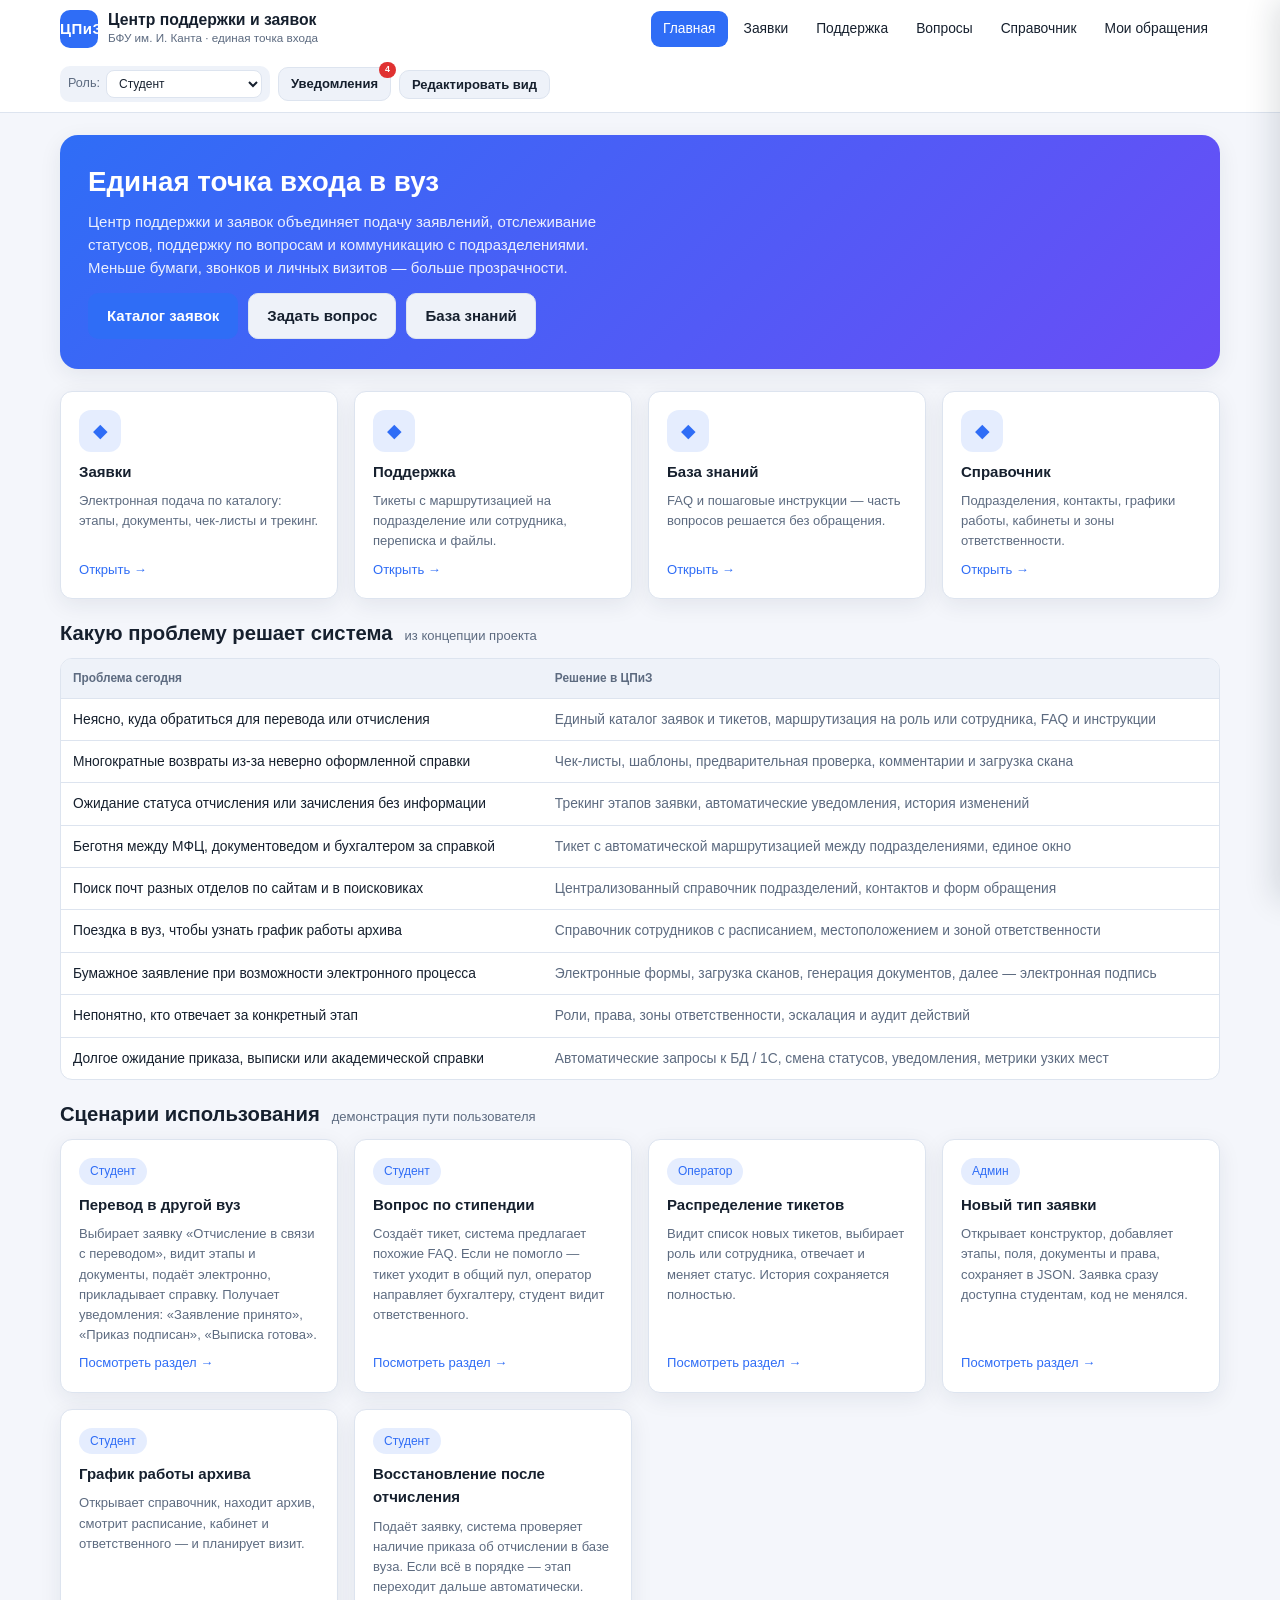
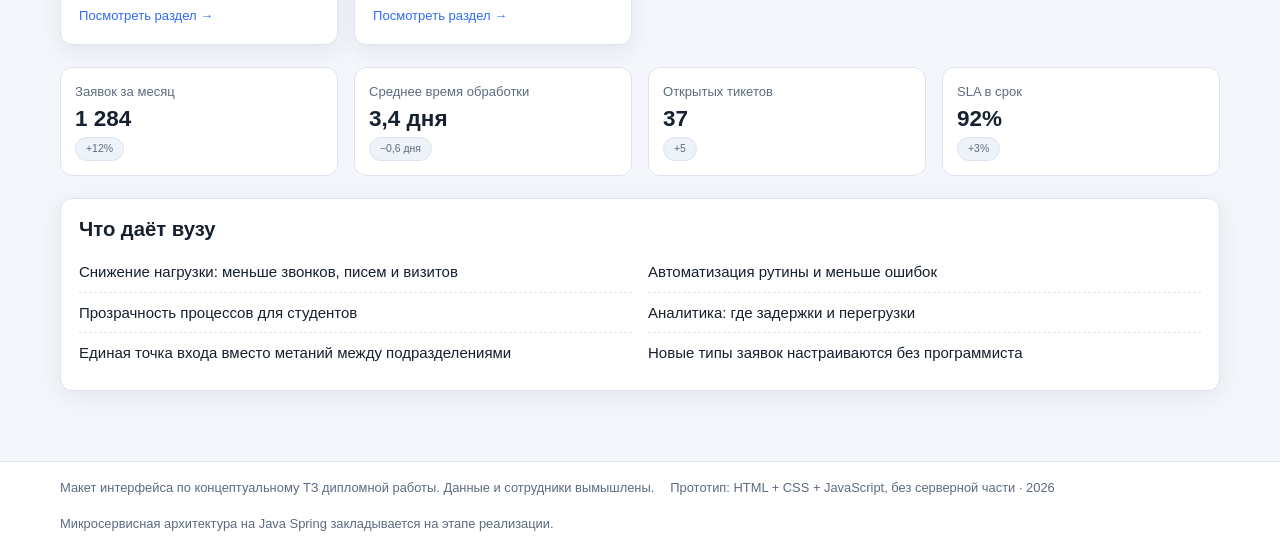
==== index.html @ 6d5a88cd "feat: add clickable support center prototype Static prototype of the support center: application cat" ====
<!DOCTYPE html>
<html lang="ru">
<head>
<meta charset="utf-8">
<meta name="viewport" content="width=device-width, initial-scale=1">
<title>ЦПиЗ — Центр поддержки и заявок вуза (кликабельный макет)</title>
<meta name="description" content="Кликабельный макет веб-приложения «Центр поддержки и заявок» по концептуальному ТЗ дипломной работы. HTML/CSS/JS без серверной части.">
<link rel="stylesheet" href="css/styles.css">
</head>
<body>
<div class="shell">
  <header class="app-header" data-eid="header" data-elabel="Шапка сайта">
    <div class="app-header__inner">
      <div class="brand" data-eid="brand" data-elabel="Логотип и название">
        <div class="brand__mark">ЦПиЗ</div>
        <div>
          <div class="brand__title">Центр поддержки и заявок</div>
          <div class="brand__sub">БФУ им. И. Канта · единая точка входа</div>
        </div>
      </div>
      <nav class="nav" id="nav" aria-label="Основная навигация"></nav>
      <div class="header-tools" id="header-tools"></div>
    </div>
  </header>

  <main class="app-main" id="view"></main>

  <footer class="app-footer">
    <div class="app-footer__inner" data-eid="footer" data-elabel="Подвал сайта">
      <span>Макет интерфейса по концептуальному ТЗ дипломной работы. Данные и сотрудники вымышлены.</span>
      <span class="muted">Прототип: HTML + CSS + JavaScript, без серверной части · <span id="year"></span></span>
      <span class="muted">Микросервисная архитектура на Java Spring закладывается на этапе реализации.</span>
    </div>
  </footer>
</div>

<div id="modal-root"></div>
<div class="toasts" id="toasts"></div>

<noscript>
  <p style="padding:20px">Для работы макета нужен включённый JavaScript.</p>
</noscript>

<script src="js/data.js"></script>
<script src="js/editor.js"></script>
<script src="js/app.js"></script>
<script>document.getElementById('year').textContent = new Date().getFullYear();</script>
</body>
</html>
---- css/styles.css ----
/* ============================================================
   ЦПиЗ — макет интерфейса. Дизайн-токены вынесены в CSS-переменные,
   чтобы визуальный редактор мог менять их из интерфейса.
   ============================================================ */

:root {
  --c-primary: #2f6df6;
  --c-primary-ink: #ffffff;
  --c-accent: #12b886;
  --c-bg: #f4f6fb;
  --c-surface: #ffffff;
  --c-surface-2: #eef2f9;
  --c-text: #16202e;
  --c-muted: #5d6b80;
  --c-border: #dde4ef;
  --c-danger: #e03131;
  --c-warn: #f08c00;
  --c-ok: #12b886;

  --font-base: 15px;
  --font-family: "Segoe UI", Roboto, "Helvetica Neue", Arial, sans-serif;
  --container: 1200px;

  --radius: 12px;
  --shadow: 0 6px 22px rgba(20, 35, 60, 0.08);

  --btn-py: 10px;
  --btn-px: 18px;
  --btn-radius: 10px;
  --btn-font: 15px;
  --btn-weight: 600;
  --btn-justify: flex-start;
}

* { box-sizing: border-box; }

html, body { margin: 0; padding: 0; }

body {
  background: var(--c-bg);
  color: var(--c-text);
  font-family: var(--font-family);
  font-size: var(--font-base);
  line-height: 1.55;
  -webkit-font-smoothing: antialiased;
}

a { color: var(--c-primary); text-decoration: none; }
a:hover { text-decoration: underline; }

h1, h2, h3, h4 { line-height: 1.25; margin: 0 0 10px; }
h1 { font-size: 1.85em; }
h2 { font-size: 1.35em; }
h3 { font-size: 1.1em; }
p { margin: 0 0 10px; }

.skip-link { position: absolute; left: -9999px; }
.skip-link:focus { left: 8px; top: 8px; z-index: 9999; background: #fff; padding: 8px 12px; border-radius: 8px; }

/* ---------- Каркас ---------- */

.shell { min-height: 100vh; display: flex; flex-direction: column; }

.app-header {
  background: var(--c-surface);
  border-bottom: 1px solid var(--c-border);
  position: sticky; top: 0; z-index: 40;
}
.app-header__inner {
  max-width: var(--container);
  margin: 0 auto;
  padding: 10px 20px;
  display: flex; align-items: center; gap: 18px; flex-wrap: wrap;
}
.brand { display: flex; align-items: center; gap: 10px; }
.brand__mark {
  width: 38px; height: 38px; border-radius: 10px;
  background: var(--c-primary); color: var(--c-primary-ink);
  display: grid; place-items: center; font-weight: 700; letter-spacing: .5px;
}
.brand__title { font-weight: 700; font-size: 1.05em; line-height: 1.1; }
.brand__sub { font-size: .78em; color: var(--c-muted); }

.nav { display: flex; gap: 4px; flex-wrap: wrap; margin-left: auto; }
.nav a, .nav button.navlink {
  padding: 7px 12px; border-radius: 9px; color: var(--c-text);
  font-size: .92em; border: 0; background: transparent; cursor: pointer; font-family: inherit;
}
.nav a:hover, .nav button.navlink:hover { background: var(--c-surface-2); text-decoration: none; }
.nav a.is-active { background: var(--c-primary); color: var(--c-primary-ink); }
.header-tools { display: flex; align-items: center; gap: 8px; }

.role-switch {
  display: flex; align-items: center; gap: 6px; font-size: .84em; color: var(--c-muted);
  background: var(--c-surface-2); padding: 4px 8px; border-radius: 10px;
}
.role-switch select {
  border: 1px solid var(--c-border); border-radius: 8px; padding: 5px 8px;
  font-family: inherit; font-size: .95em; background: var(--c-surface); color: var(--c-text);
}

.bell { position: relative; }
.bell__count {
  position: absolute; top: -6px; right: -6px; background: var(--c-danger); color: #fff;
  font-size: .68em; border-radius: 999px; padding: 1px 6px; font-weight: 700;
}

.app-main {
  flex: 1;
  max-width: var(--container);
  width: 100%;
  margin: 0 auto;
  padding: 22px 20px 48px;
}

.app-footer {
  border-top: 1px solid var(--c-border);
  background: var(--c-surface);
  color: var(--c-muted);
  font-size: .86em;
}
.app-footer__inner { max-width: var(--container); margin: 0 auto; padding: 16px 20px; display: flex; gap: 16px; flex-wrap: wrap; }

/* ---------- Кнопки ---------- */

.btn-row { display: flex; flex-wrap: wrap; gap: 10px; justify-content: var(--btn-justify); }

.btn {
  display: inline-flex; align-items: center; gap: 8px;
  padding: var(--btn-py) var(--btn-px);
  border-radius: var(--btn-radius);
  font-size: var(--btn-font); font-weight: var(--btn-weight);
  font-family: inherit; cursor: pointer; border: 1px solid transparent;
  background: var(--c-primary); color: var(--c-primary-ink);
  transition: filter .15s ease, transform .05s ease;
}
.btn:hover { filter: brightness(1.07); text-decoration: none; }
.btn:active { transform: translateY(1px); }
.btn--ghost { background: transparent; color: var(--c-primary); border-color: var(--c-primary); }
.btn--soft { background: var(--c-surface-2); color: var(--c-text); border-color: var(--c-border); }
.btn--ok { background: var(--c-ok); color: #fff; }
.btn--danger { background: var(--c-danger); color: #fff; }
.btn--sm { --btn-py: 6px; --btn-px: 12px; --btn-font: 13px; }
.btn--block { width: 100%; justify-content: center; }

/* ---------- Общие блоки ---------- */

.card {
  background: var(--c-surface);
  border: 1px solid var(--c-border);
  border-radius: var(--radius);
  box-shadow: var(--shadow);
  padding: 18px;
}
.card + .card { margin-top: 16px; }
.card--flat { box-shadow: none; }

.grid { display: grid; gap: 16px; }
.grid--2 { grid-template-columns: repeat(auto-fit, minmax(320px, 1fr)); }
.grid--3 { grid-template-columns: repeat(auto-fit, minmax(250px, 1fr)); }
.grid--4 { grid-template-columns: repeat(auto-fit, minmax(200px, 1fr)); }
.grid--cards { grid-template-columns: repeat(auto-fit, minmax(330px, 1fr)); }
.grid--sidebar { grid-template-columns: minmax(0, 1fr) 320px; align-items: start; }
@media (max-width: 900px) { .grid--sidebar { grid-template-columns: 1fr; } }

.section { margin-bottom: 22px; }
.section__head { display: flex; align-items: baseline; gap: 12px; flex-wrap: wrap; margin-bottom: 12px; }
.section__head h2 { margin: 0; }
.muted { color: var(--c-muted); }
.small { font-size: .87em; }
.center { text-align: center; }
.stack > * + * { margin-top: 12px; }
.row { display: flex; align-items: center; gap: 10px; flex-wrap: wrap; }
.row--between { justify-content: space-between; }

.hero {
  background: linear-gradient(135deg, var(--c-primary) 0%, #6a4df6 100%);
  color: #fff; border-radius: calc(var(--radius) + 6px); padding: 30px 28px;
  box-shadow: var(--shadow);
}
.hero h1 { color: #fff; }
.hero p { color: rgba(255, 255, 255, .9); max-width: 62ch; }
.hero .chip { background: rgba(255, 255, 255, .18); color: #fff; border-color: transparent; }

.chip {
  display: inline-flex; align-items: center; gap: 6px;
  font-size: .8em; padding: 3px 10px; border-radius: 999px;
  background: var(--c-surface-2); color: var(--c-muted); border: 1px solid var(--c-border);
}
.chip--primary { background: color-mix(in srgb, var(--c-primary) 12%, transparent); color: var(--c-primary); border-color: transparent; }
.chip--ok { background: color-mix(in srgb, var(--c-ok) 14%, transparent); color: var(--c-ok); border-color: transparent; }
.chip--warn { background: color-mix(in srgb, var(--c-warn) 16%, transparent); color: #b26a00; border-color: transparent; }
.chip--danger { background: color-mix(in srgb, var(--c-danger) 14%, transparent); color: var(--c-danger); border-color: transparent; }

.data-list { list-style: none; margin: 0; padding: 0; }
.data-list li { display: flex; justify-content: space-between; gap: 12px; padding: 8px 0; border-bottom: 1px dashed var(--c-border); }
.data-list li:last-child { border-bottom: 0; }

.kv { display: grid; grid-template-columns: 160px 1fr; gap: 8px 14px; }
.kv dt { color: var(--c-muted); }
.kv dd { margin: 0; overflow-wrap: anywhere; }
@media (max-width: 600px) { .kv { grid-template-columns: 1fr; } }

/* компактный список «параметр — значение» для узких карточек (справочник подразделений) */
.kv--compact { grid-template-columns: minmax(78px, max-content) 1fr; gap: 5px 10px; }
.kv--compact dt { font-size: .95em; white-space: nowrap; }

/* ---------- Формы ---------- */

.field { margin-bottom: 12px; }
.field label { display: block; font-size: .86em; color: var(--c-muted); margin-bottom: 4px; }
input[type="text"], input[type="email"], input[type="tel"], input[type="number"],
input[type="search"], input[type="password"], select, textarea {
  width: 100%; padding: 9px 11px; border: 1px solid var(--c-border); border-radius: 9px;
  font-family: inherit; font-size: .95em; background: var(--c-surface); color: var(--c-text);
}
textarea { min-height: 90px; resize: vertical; }
input:focus, select:focus, textarea:focus { outline: 2px solid color-mix(in srgb, var(--c-primary) 35%, transparent); border-color: var(--c-primary); }
.check { display: flex; align-items: center; gap: 8px; font-size: .92em; }
.check input { width: auto; }
.switch-row { display: flex; justify-content: space-between; align-items: center; gap: 12px; padding: 9px 0; border-bottom: 1px dashed var(--c-border); }
.switch-row:last-child { border-bottom: 0; }

/* ---------- Карточки заявок и каталога ---------- */

.tile {
  background: var(--c-surface); border: 1px solid var(--c-border); border-radius: var(--radius);
  box-shadow: var(--shadow); padding: 18px; display: flex; flex-direction: column; gap: 8px;
}
.tile__icon {
  width: 42px; height: 42px; border-radius: 12px; display: grid; place-items: center;
  background: color-mix(in srgb, var(--c-primary) 12%, transparent); color: var(--c-primary); font-size: 1.25em;
}
.tile__title { font-weight: 650; }
.tile__link { margin-top: auto; }

.app-card { display: flex; flex-direction: column; gap: 10px; }
.app-card__head { display: flex; justify-content: space-between; gap: 10px; align-items: flex-start; }
.app-card__tags { display: flex; gap: 6px; flex-wrap: wrap; }
.app-card__meta { display: flex; gap: 14px; flex-wrap: wrap; font-size: .85em; color: var(--c-muted); }

.filterbar {
  display: flex; gap: 10px; flex-wrap: wrap; align-items: center;
  background: var(--c-surface); border: 1px solid var(--c-border); border-radius: var(--radius); padding: 12px;
}
.filterbar input[type="search"] { max-width: 320px; }
.segmented { display: flex; gap: 4px; background: var(--c-surface-2); padding: 3px; border-radius: 10px; }
.segmented button {
  border: 0; background: transparent; padding: 6px 12px; border-radius: 8px;
  font-family: inherit; font-size: .88em; cursor: pointer; color: var(--c-muted);
}
.segmented button.is-active { background: var(--c-surface); color: var(--c-text); box-shadow: 0 1px 3px rgba(0,0,0,.08); }

/* ---------- Этапы ---------- */

.stepper { list-style: none; margin: 0; padding: 0; }
.stepper li { display: flex; gap: 12px; align-items: flex-start; padding: 6px 0; }
.stepper__dot {
  width: 26px; height: 26px; border-radius: 999px; flex: 0 0 26px;
  display: grid; place-items: center; font-size: .78em; font-weight: 700;
  background: var(--c-surface-2); color: var(--c-muted); border: 1px solid var(--c-border);
}
.stepper li.is-done .stepper__dot { background: var(--c-ok); color: #fff; border-color: transparent; }
.stepper li.is-current .stepper__dot { background: var(--c-primary); color: #fff; border-color: transparent; }
.stepper li.is-current .stepper__title { font-weight: 650; }
.stepper__title { font-size: .95em; }
.stepper__note { font-size: .82em; color: var(--c-muted); }

.progress { height: 8px; border-radius: 999px; background: var(--c-surface-2); overflow: hidden; }
.progress > span { display: block; height: 100%; background: var(--c-primary); }
.progress--ok > span { background: var(--c-ok); }

/* ---------- Тикеты и чат ---------- */

.ticket-row {
  display: flex; justify-content: space-between; gap: 12px; align-items: center;
  padding: 12px 0; border-bottom: 1px solid var(--c-border);
}
.ticket-row:last-child { border-bottom: 0; }

.chat { display: flex; flex-direction: column; gap: 10px; }
.msg { max-width: 78%; padding: 10px 13px; border-radius: 12px; border: 1px solid var(--c-border); background: var(--c-surface); }
.msg__meta { font-size: .78em; color: var(--c-muted); margin-bottom: 3px; }
.msg--me { align-self: flex-end; background: color-mix(in srgb, var(--c-primary) 10%, var(--c-surface)); border-color: transparent; }
.msg--system { align-self: center; max-width: 90%; background: var(--c-surface-2); border-style: dashed; color: var(--c-muted); }

/* ---------- Таблицы ---------- */

.table-wrap { overflow-x: auto; border: 1px solid var(--c-border); border-radius: var(--radius); background: var(--c-surface); }
table { border-collapse: collapse; width: 100%; font-size: .92em; }
th, td { text-align: left; padding: 10px 12px; border-bottom: 1px solid var(--c-border); white-space: nowrap; }
th { background: var(--c-surface-2); font-weight: 600; color: var(--c-muted); font-size: .86em; }
tbody tr:last-child td { border-bottom: 0; }
tbody tr:hover { background: color-mix(in srgb, var(--c-primary) 5%, transparent); }

/* ---------- Метрики ---------- */

.metric-tile { background: var(--c-surface); border: 1px solid var(--c-border); border-radius: var(--radius); padding: 14px; }
.metric-tile__value { font-size: 1.5em; font-weight: 700; }
.bar { display: flex; align-items: center; gap: 10px; margin-bottom: 8px; font-size: .88em; }
.bar__label { flex: 0 0 210px; color: var(--c-muted); }
.bar__track { flex: 1; height: 10px; background: var(--c-surface-2); border-radius: 999px; overflow: hidden; }
.bar__fill { height: 100%; background: var(--c-primary); }
.bar__fill--accent { background: var(--c-accent); }
.bar__value { flex: 0 0 84px; text-align: right; }
@media (max-width: 640px) { .bar__label { flex-basis: 120px; } }

/* ---------- Конструктор ---------- */

.constructor { display: grid; grid-template-columns: 220px minmax(0, 1fr) 280px; gap: 14px; align-items: start; }
@media (max-width: 1050px) { .constructor { grid-template-columns: 1fr; } }
.palette { display: flex; flex-direction: column; gap: 8px; }
.palette__item {
  text-align: left; border: 1px dashed var(--c-border); background: var(--c-surface);
  border-radius: 10px; padding: 9px 11px; cursor: grab; font-family: inherit;
}
.palette__item:hover { border-color: var(--c-primary); }
.canvas { min-height: 420px; border: 2px dashed var(--c-border); border-radius: var(--radius); padding: 12px; background: var(--c-surface); }
.canvas.is-over { border-color: var(--c-primary); background: color-mix(in srgb, var(--c-primary) 6%, var(--c-surface)); }
.canvas__item {
  display: flex; justify-content: space-between; gap: 10px; align-items: center;
  border: 1px solid var(--c-border); border-radius: 10px; padding: 10px 12px; margin-bottom: 8px;
  background: var(--c-surface-2); cursor: grab;
}
.canvas__item.is-selected { border-color: var(--c-primary); box-shadow: 0 0 0 3px color-mix(in srgb, var(--c-primary) 18%, transparent); }
.code {
  background: #101720; color: #d7e2f1; border-radius: var(--radius); padding: 14px;
  font-family: Consolas, "Courier New", monospace; font-size: .82em; overflow: auto; max-height: 320px;
  white-space: pre; margin: 0;
}

/* ---------- Модальное окно, тосты ---------- */

.modal-backdrop {
  position: fixed; inset: 0; background: rgba(12, 20, 33, .48);
  display: grid; place-items: center; padding: 20px; z-index: 100;
}
.modal {
  background: var(--c-surface); border-radius: var(--radius); width: min(680px, 100%);
  max-height: 88vh; overflow: auto; box-shadow: 0 20px 50px rgba(0, 0, 0, .28);
}
.modal__head { display: flex; justify-content: space-between; align-items: center; gap: 12px; padding: 16px 18px; border-bottom: 1px solid var(--c-border); }
.modal__body { padding: 18px; }
.modal__foot { padding: 14px 18px; border-top: 1px solid var(--c-border); display: flex; gap: 10px; justify-content: flex-end; }
.modal__close { border: 0; background: transparent; font-size: 1.3em; cursor: pointer; color: var(--c-muted); line-height: 1; }

.toasts { position: fixed; right: 18px; bottom: 18px; display: flex; flex-direction: column; gap: 8px; z-index: 200; }
.toast {
  background: #16202e; color: #fff; padding: 10px 14px; border-radius: 10px; font-size: .9em;
  box-shadow: 0 8px 24px rgba(0, 0, 0, .25); max-width: 340px;
}
.toast--ok { background: var(--c-ok); }
.toast--warn { background: var(--c-warn); }

/* ---------- Режим редактирования ---------- */

body.editing .canvas, body.editing .card, body.editing .tile { cursor: crosshair; }
body.editing [data-eid]:hover { outline: 2px dashed var(--c-accent); outline-offset: 2px; }
body.editing .ed-selected { outline: 2px solid var(--c-danger) !important; outline-offset: 2px; }
body.editing a, body.editing button { cursor: crosshair; }

.ed-drawer {
  position: fixed; top: 0; right: 0; height: 100vh; width: 344px; max-width: 92vw;
  background: var(--c-surface); border-left: 1px solid var(--c-border);
  box-shadow: -12px 0 30px rgba(15, 25, 40, .14);
  transform: translateX(102%); transition: transform .22s ease; z-index: 150;
  display: flex; flex-direction: column;
}
.ed-drawer.is-open { transform: none; }
.ed-drawer__head { padding: 14px 16px; border-bottom: 1px solid var(--c-border); display: flex; align-items: center; gap: 10px; }
.ed-drawer__tabs { display: flex; gap: 4px; padding: 10px 16px 0; }
.ed-drawer__tabs button {
  flex: 1; border: 1px solid var(--c-border); background: var(--c-surface-2); color: var(--c-muted);
  padding: 7px 8px; border-radius: 9px; font-family: inherit; font-size: .86em; cursor: pointer;
}
.ed-drawer__tabs button.is-active { background: var(--c-primary); color: var(--c-primary-ink); border-color: transparent; }
.ed-drawer__body { padding: 14px 16px 24px; overflow: auto; flex: 1; }
.ed-drawer__foot { padding: 12px 16px; border-top: 1px solid var(--c-border); display: grid; gap: 8px; }

.ed-group { margin-bottom: 16px; }
.ed-group > h4 { font-size: .8em; text-transform: uppercase; letter-spacing: .06em; color: var(--c-muted); margin-bottom: 8px; }
.ed-field { display: grid; grid-template-columns: 1fr auto; gap: 8px; align-items: center; margin-bottom: 7px; font-size: .88em; }
.ed-field > label { color: var(--c-muted); }
.ed-field input[type="range"] { grid-column: 1 / -1; width: 100%; }
.ed-field input[type="color"] { width: 44px; height: 28px; padding: 0; border: 1px solid var(--c-border); border-radius: 7px; background: none; cursor: pointer; }
.ed-field input[type="text"], .ed-field input[type="number"], .ed-field select { padding: 5px 8px; font-size: .95em; }
.ed-num { width: 84px; }
.ed-hint { font-size: .8em; color: var(--c-muted); background: var(--c-surface-2); border-radius: 9px; padding: 9px 11px; }
.ed-swatches { display: flex; gap: 6px; flex-wrap: wrap; margin-bottom: 10px; }
.ed-swatch { width: 24px; height: 24px; border-radius: 7px; border: 1px solid rgba(0,0,0,.15); cursor: pointer; }
.ed-target-name { font-weight: 650; font-size: .95em; }
.ed-empty { color: var(--c-muted); font-size: .9em; }
.ed-badge { background: var(--c-danger); color: #fff; border-radius: 999px; padding: 1px 8px; font-size: .74em; font-weight: 700; }
body.editing { padding-right: 0; }
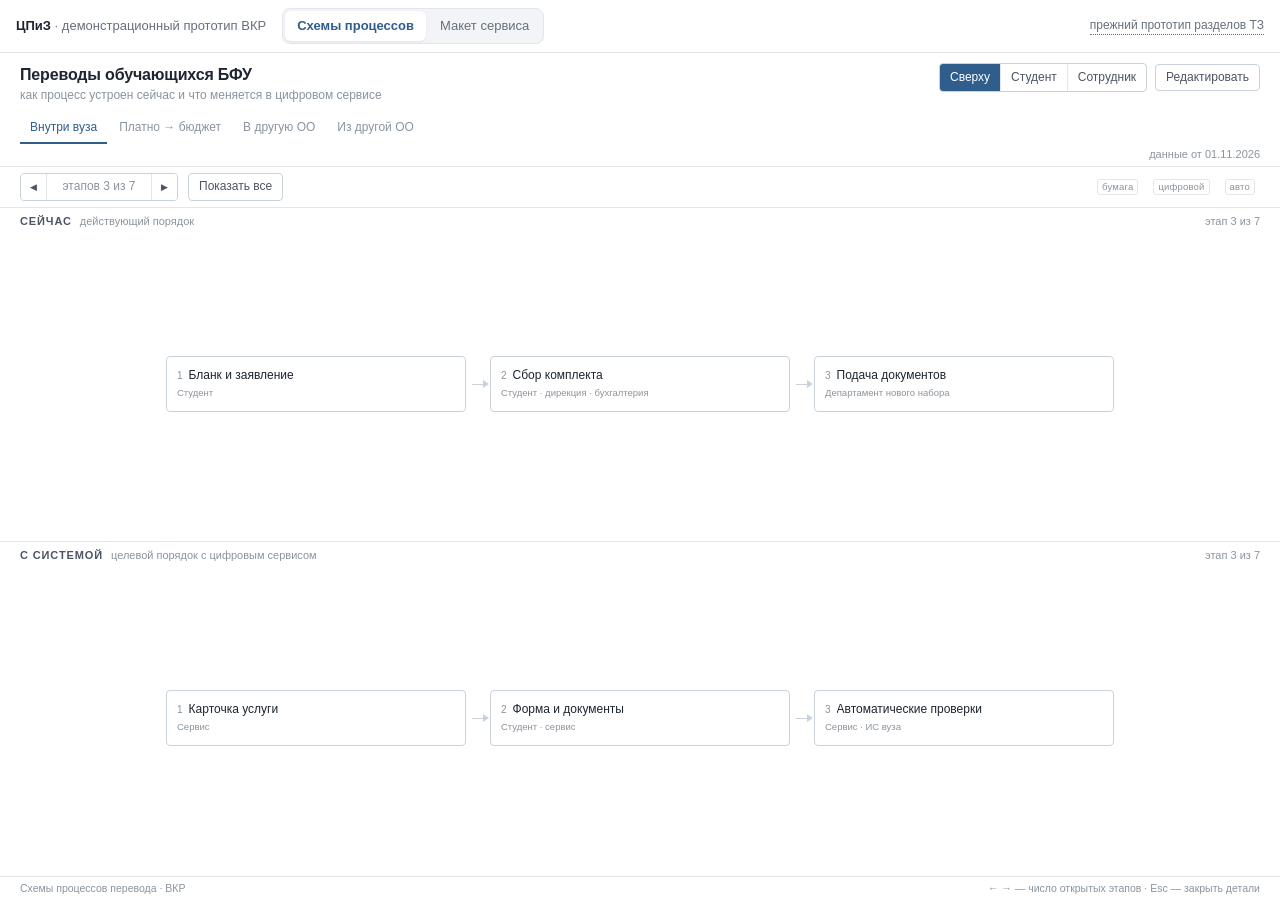
==== commit 42995d15: "Разделить прототип на схемы процессов, макет сервиса и оболочку Схемы процессов перевода: четыре про" ====
--- a/index.html
+++ b/index.html
@@ -3,47 +3,157 @@
 <head>
 <meta charset="utf-8">
 <meta name="viewport" content="width=device-width, initial-scale=1">
-<title>ЦПиЗ — Центр поддержки и заявок вуза (кликабельный макет)</title>
-<meta name="description" content="Кликабельный макет веб-приложения «Центр поддержки и заявок» по концептуальному ТЗ дипломной работы. HTML/CSS/JS без серверной части.">
-<link rel="stylesheet" href="css/styles.css">
+<title>ЦПиЗ — схемы процессов и макет сервиса</title>
+<meta name="description" content="Демонстрационный прототип по ВКР: схемы процессов перевода и макет сервиса «Центр поддержки и заявок». Статический сайт без сборки.">
+<style>
+  :root {
+    --accent: #2f5d8c;
+    --line: #e2e6ec;
+    --bg: #f6f7f9;
+    --text: #1b2430;
+    --muted: #66707c;
+  }
+  * { box-sizing: border-box; }
+  html, body { height: 100%; }
+  body {
+    margin: 0;
+    display: flex;
+    flex-direction: column;
+    font: 14px/1.4 -apple-system, BlinkMacSystemFont, "Segoe UI", Roboto, Arial, sans-serif;
+    color: var(--text);
+    background: var(--bg);
+  }
+  .bar {
+    flex: 0 0 auto;
+    display: flex;
+    align-items: center;
+    gap: 16px;
+    padding: 8px 16px;
+    background: #fff;
+    border-bottom: 1px solid var(--line);
+    flex-wrap: wrap;
+  }
+  .bar__brand { font-weight: 600; font-size: 13px; white-space: nowrap; }
+  .bar__brand span { color: var(--muted); font-weight: 400; }
+  .tabs {
+    display: flex;
+    gap: 2px;
+    padding: 2px;
+    border: 1px solid var(--line);
+    border-radius: 8px;
+    background: #f2f4f7;
+  }
+  .tabs button {
+    border: 0;
+    background: transparent;
+    padding: 6px 12px;
+    border-radius: 6px;
+    font: inherit;
+    font-size: 13px;
+    color: var(--muted);
+    cursor: pointer;
+  }
+  .tabs button:hover { color: var(--text); }
+  .tabs button[aria-pressed="true"] {
+    background: #fff;
+    color: var(--accent);
+    font-weight: 600;
+    box-shadow: 0 1px 2px rgba(16, 24, 40, .08);
+  }
+  .tabs button:focus-visible { outline: 2px solid var(--accent); outline-offset: 1px; }
+  .bar__spacer { flex: 1 1 auto; }
+  .bar__legacy {
+    font-size: 12px;
+    color: var(--muted);
+    text-decoration: none;
+    border-bottom: 1px dotted currentColor;
+    white-space: nowrap;
+  }
+  .bar__legacy:hover { color: var(--accent); }
+  .stage {
+    flex: 1 1 auto;
+    display: block;
+    width: 100%;
+    border: 0;
+    background: #fff;
+  }
+  @media (max-width: 640px) {
+    .bar { gap: 8px; padding: 6px 10px; }
+    .bar__brand span { display: none; }
+    .tabs button { padding: 5px 9px; font-size: 12.5px; }
+    .bar__legacy { font-size: 11px; }
+  }
+  @media print {
+    .bar { display: none; }
+    .stage { height: auto; }
+  }
+</style>
 </head>
 <body>
-<div class="shell">
-  <header class="app-header" data-eid="header" data-elabel="Шапка сайта">
-    <div class="app-header__inner">
-      <div class="brand" data-eid="brand" data-elabel="Логотип и название">
-        <div class="brand__mark">ЦПиЗ</div>
-        <div>
-          <div class="brand__title">Центр поддержки и заявок</div>
-          <div class="brand__sub">БФУ им. И. Канта · единая точка входа</div>
-        </div>
-      </div>
-      <nav class="nav" id="nav" aria-label="Основная навигация"></nav>
-      <div class="header-tools" id="header-tools"></div>
-    </div>
-  </header>
+<header class="bar">
+  <div class="bar__brand">ЦПиЗ <span>· демонстрационный прототип ВКР</span></div>
+  <div class="tabs" role="group" aria-label="Режим прототипа">
+    <button type="button" data-mode="flows" aria-pressed="true">Схемы процессов</button>
+    <button type="button" data-mode="mockup" aria-pressed="false">Макет сервиса</button>
+  </div>
+  <div class="bar__spacer"></div>
+  <a class="bar__legacy" href="legacy-mockup/index.html" target="_blank" rel="noopener">прежний прототип разделов ТЗ</a>
+</header>
 
-  <main class="app-main" id="view"></main>
+<iframe class="stage" id="stage" src="flows/index.html" title="Прототип: схемы процессов"></iframe>
 
-  <footer class="app-footer">
-    <div class="app-footer__inner" data-eid="footer" data-elabel="Подвал сайта">
-      <span>Макет интерфейса по концептуальному ТЗ дипломной работы. Данные и сотрудники вымышлены.</span>
-      <span class="muted">Прототип: HTML + CSS + JavaScript, без серверной части · <span id="year"></span></span>
-      <span class="muted">Микросервисная архитектура на Java Spring закладывается на этапе реализации.</span>
-    </div>
-  </footer>
-</div>
+<script>
+(function () {
+  'use strict';
 
-<div id="modal-root"></div>
-<div class="toasts" id="toasts"></div>
+  var KEY = 'shell-mode';
+  var VIEWS = {
+    flows: { src: 'flows/index.html', title: 'Прототип: схемы процессов', doc: 'Схемы процессов' },
+    mockup: { src: 'mockup/index.html', title: 'Прототип: макет сервиса', doc: 'Макет сервиса' }
+  };
+  var buttons = Array.prototype.slice.call(document.querySelectorAll('[data-mode]'));
+  var stage = document.getElementById('stage');
 
-<noscript>
-  <p style="padding:20px">Для работы макета нужен включённый JavaScript.</p>
-</noscript>
+  function readMode() {
+    try {
+      var saved = window.localStorage.getItem(KEY);
+      return Object.prototype.hasOwnProperty.call(VIEWS, saved) ? saved : 'flows';
+    } catch (err) {
+      return 'flows';
+    }
+  }
 
-<script src="js/data.js"></script>
-<script src="js/editor.js"></script>
-<script src="js/app.js"></script>
-<script>document.getElementById('year').textContent = new Date().getFullYear();</script>
+  function saveMode(mode) {
+    try {
+      window.localStorage.setItem(KEY, mode);
+    } catch (err) {
+      /* localStorage недоступен (например, file:// в приватном режиме) — режим просто не запомнится */
+    }
+  }
+
+  function applyMode(mode) {
+    var view = VIEWS[mode] || VIEWS.flows;
+    if (stage.getAttribute('src') !== view.src) {
+      stage.setAttribute('src', view.src);
+    }
+    stage.title = view.title;
+    document.title = view.doc + ' — ЦПиЗ';
+    buttons.forEach(function (button) {
+      button.setAttribute('aria-pressed', String(button.getAttribute('data-mode') === mode));
+    });
+  }
+
+  buttons.forEach(function (button) {
+    button.addEventListener('click', function () {
+      var mode = button.getAttribute('data-mode');
+      if (!VIEWS[mode]) { return; }
+      applyMode(mode);
+      saveMode(mode);
+    });
+  });
+
+  applyMode(readMode());
+})();
+</script>
 </body>
 </html>
